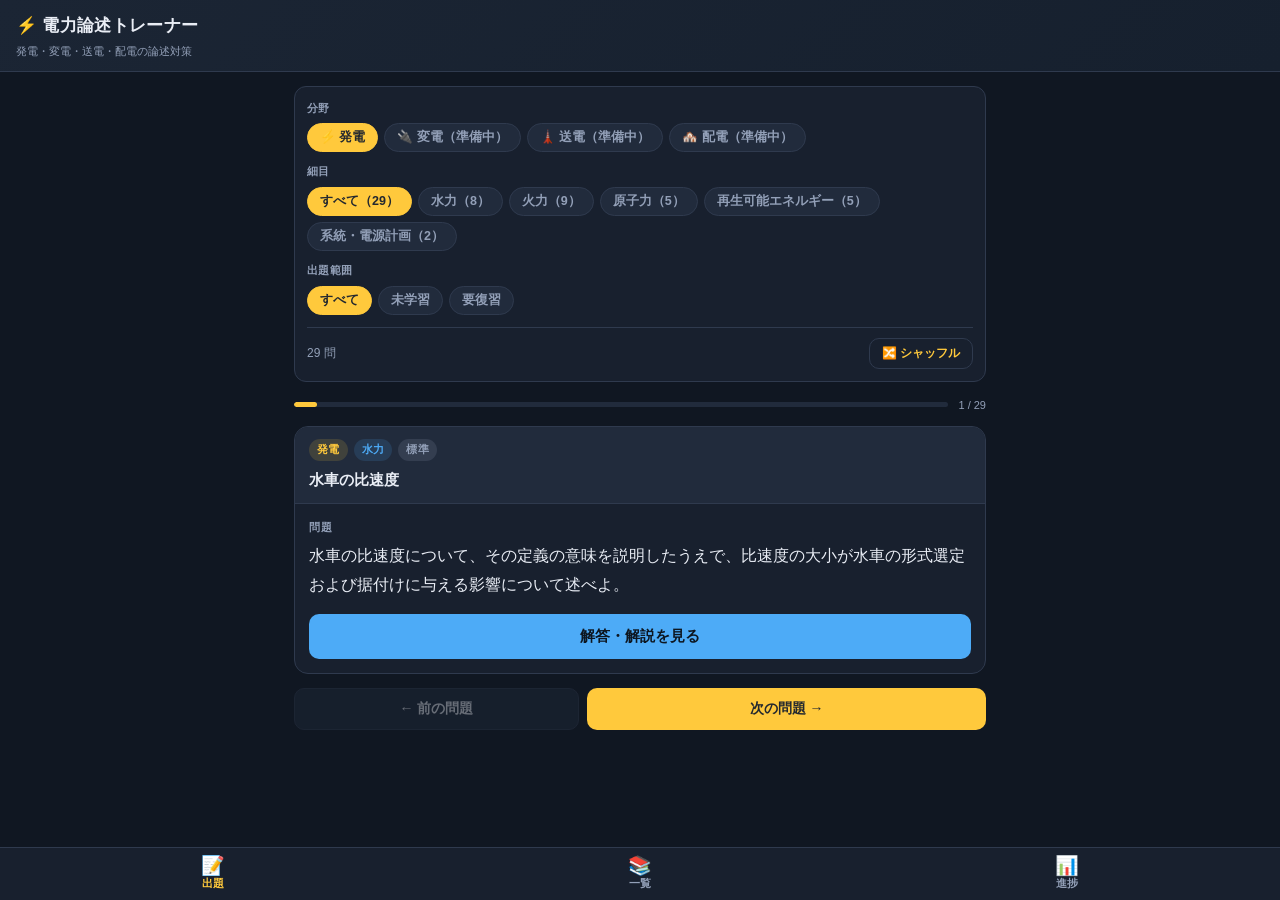
==== denryoku/index.html @ cf9eb053 "電力論述トレーナー（発電分野）を追加 電験二次試験「電力・管理」の論述問題を学習するアプリ。 問題→模範解答→解説の順に表示し、自己採点した結果から 「要復習」の絞り込みができる。  - 発電分野29" ====
<!DOCTYPE html>
<html lang="ja">
<head>
<meta charset="UTF-8">
<meta name="viewport" content="width=device-width, initial-scale=1.0">
<meta name="theme-color" content="#101722">
<title>電力論述トレーナー</title>
<link rel="stylesheet" href="style.css">
</head>
<body>

<header class="app-header">
  <h1>⚡ 電力論述トレーナー</h1>
  <p class="app-sub">発電・変電・送電・配電の論述対策</p>
</header>

<main>

  <!-- ============ 出題タブ ============ -->
  <section id="tab-quiz" class="tab-panel active">

    <div class="filter-card">
      <div class="filter-row">
        <label>分野</label>
        <div id="field-chips" class="chip-row"></div>
      </div>
      <div class="filter-row">
        <label>細目</label>
        <div id="category-chips" class="chip-row"></div>
      </div>
      <div class="filter-row">
        <label>出題範囲</label>
        <div id="mode-chips" class="chip-row">
          <button class="chip active" data-mode="all">すべて</button>
          <button class="chip" data-mode="unseen">未学習</button>
          <button class="chip" data-mode="review">要復習</button>
        </div>
      </div>
      <div class="filter-summary">
        <span id="filter-count">— 問</span>
        <button id="btn-shuffle" class="btn-ghost">🔀 シャッフル</button>
      </div>
    </div>

    <div id="quiz-progress" class="quiz-progress" hidden>
      <div class="bar"><div id="quiz-progress-fill" class="bar-fill"></div></div>
      <span id="quiz-progress-text"></span>
    </div>

    <div id="quiz-area"></div>

    <div id="quiz-nav" class="quiz-nav" hidden>
      <button id="btn-prev" class="btn-sub">← 前の問題</button>
      <button id="btn-next" class="btn-main">次の問題 →</button>
    </div>

  </section>

  <!-- ============ 一覧タブ ============ -->
  <section id="tab-list" class="tab-panel">
    <div class="filter-card">
      <input type="search" id="search-box" placeholder="🔍 キーワードで検索（例: キャビテーション）" autocomplete="off">
    </div>
    <div id="list-area"></div>
  </section>

  <!-- ============ 進捗タブ ============ -->
  <section id="tab-stats" class="tab-panel">
    <div id="stats-area"></div>
    <div class="danger-zone">
      <button id="btn-reset" class="btn-danger">学習記録をリセット</button>
    </div>
  </section>

</main>

<nav class="tabbar">
  <button class="tab-btn active" data-tab="quiz"><span>📝</span>出題</button>
  <button class="tab-btn" data-tab="list"><span>📚</span>一覧</button>
  <button class="tab-btn" data-tab="stats"><span>📊</span>進捗</button>
</nav>

<script src="questions.js"></script>
<script src="app.js"></script>
</body>
</html>
---- denryoku/style.css ----
* { margin: 0; padding: 0; box-sizing: border-box; }

:root {
  --bg: #101722;
  --panel: #18202e;
  --panel2: #212b3c;
  --text: #e9edf5;
  --sub: #93a0b8;
  --accent: #ffc93c;     /* 電気＝黄 */
  --accent2: #4dabf7;    /* 解答＝青 */
  --green: #51cf66;
  --orange: #ffa94d;
  --red: #ff6b6b;
  --line: #2f3a4e;
}

html { -webkit-text-size-adjust: 100%; }

body {
  font-family: -apple-system, BlinkMacSystemFont, "Hiragino Kaku Gothic ProN",
               "Noto Sans JP", "Yu Gothic", sans-serif;
  background: var(--bg);
  color: var(--text);
  min-height: 100vh;
  padding-bottom: 76px;
  line-height: 1.7;
  font-size: 15px;
}

/* ---------- header ---------- */
.app-header {
  padding: 12px 16px 10px;
  background: linear-gradient(135deg, #1b2534, #16202e);
  border-bottom: 1px solid var(--line);
  position: sticky;
  top: 0;
  z-index: 20;
}
.app-header h1 { font-size: 17px; font-weight: 700; letter-spacing: .02em; }
.app-sub { font-size: 11px; color: var(--sub); margin-top: 1px; }

main { padding: 14px; max-width: 720px; margin: 0 auto; }

.tab-panel { display: none; }
.tab-panel.active { display: block; }

/* ---------- filter card ---------- */
.filter-card {
  background: var(--panel);
  border: 1px solid var(--line);
  border-radius: 12px;
  padding: 12px;
  margin-bottom: 14px;
}
.filter-row { margin-bottom: 10px; }
.filter-row:last-of-type { margin-bottom: 0; }
.filter-row > label {
  display: block;
  font-size: 11px;
  color: var(--sub);
  font-weight: 700;
  margin-bottom: 6px;
  letter-spacing: .04em;
}

.chip-row { display: flex; flex-wrap: wrap; gap: 6px; }
.chip {
  background: var(--panel2);
  color: var(--sub);
  border: 1px solid var(--line);
  border-radius: 999px;
  padding: 5px 12px;
  font-size: 12.5px;
  font-weight: 600;
  cursor: pointer;
  font-family: inherit;
  transition: .15s;
}
.chip:active { transform: scale(.96); }
.chip.active {
  background: var(--accent);
  color: #23282f;
  border-color: var(--accent);
}
.chip.disabled { opacity: .35; pointer-events: none; }

.filter-summary {
  display: flex;
  align-items: center;
  justify-content: space-between;
  margin-top: 12px;
  padding-top: 10px;
  border-top: 1px solid var(--line);
  font-size: 12px;
  color: var(--sub);
}

/* ---------- buttons ---------- */
button { font-family: inherit; cursor: pointer; }

.btn-main, .btn-sub, .btn-ghost, .btn-danger {
  border-radius: 10px;
  border: 1px solid transparent;
  font-weight: 700;
  font-size: 14px;
  padding: 11px 16px;
  transition: .15s;
}
.btn-main { background: var(--accent); color: #23282f; }
.btn-sub  { background: var(--panel2); color: var(--text); border-color: var(--line); }
.btn-ghost{ background: transparent; color: var(--accent); border-color: var(--line); padding: 6px 12px; font-size: 12px; }
.btn-danger { background: transparent; color: var(--red); border-color: var(--red); }
.btn-main:active, .btn-sub:active, .btn-ghost:active { transform: scale(.98); }
.btn-main:disabled, .btn-sub:disabled { opacity: .4; pointer-events: none; }

/* ---------- progress bar ---------- */
.quiz-progress { display: flex; align-items: center; gap: 10px; margin-bottom: 12px; }
.quiz-progress .bar {
  flex: 1; height: 5px; background: var(--panel2);
  border-radius: 99px; overflow: hidden;
}
.quiz-progress .bar-fill {
  height: 100%; background: var(--accent);
  border-radius: 99px; transition: width .25s;
}
.quiz-progress span { font-size: 11px; color: var(--sub); font-variant-numeric: tabular-nums; }

/* ---------- question card ---------- */
.qcard {
  background: var(--panel);
  border: 1px solid var(--line);
  border-radius: 14px;
  overflow: hidden;
  margin-bottom: 14px;
}
.qcard-head {
  padding: 12px 14px 10px;
  border-bottom: 1px solid var(--line);
  background: var(--panel2);
}
.qmeta { display: flex; flex-wrap: wrap; gap: 6px; align-items: center; margin-bottom: 6px; }
.tag {
  font-size: 10.5px; font-weight: 700; letter-spacing: .03em;
  padding: 2px 8px; border-radius: 999px;
  background: rgba(255,201,60,.14); color: var(--accent);
}
.tag.cat { background: rgba(77,171,247,.14); color: var(--accent2); }
.tag.lv   { background: rgba(147,160,184,.16); color: var(--sub); }
.tag.st-ok    { background: rgba(81,207,102,.16); color: var(--green); }
.tag.st-vague { background: rgba(255,169,77,.16); color: var(--orange); }
.tag.st-ng    { background: rgba(255,107,107,.16); color: var(--red); }
.qtitle { font-size: 15px; font-weight: 700; }

.qbody { padding: 14px; }
.qlabel {
  font-size: 11px; font-weight: 700; color: var(--sub);
  letter-spacing: .08em; margin-bottom: 6px;
}
.qtext { font-size: 15px; line-height: 1.85; white-space: pre-wrap; }

.reveal-wrap { padding: 0 14px 14px; }
.btn-reveal {
  width: 100%; background: var(--accent2); color: #0d1620;
  border: none; border-radius: 10px; padding: 13px;
  font-size: 14.5px; font-weight: 700;
}
.btn-reveal:active { transform: scale(.99); }

/* answer block */
.answer-block { border-top: 1px solid var(--line); }
.answer-sec { padding: 14px; border-bottom: 1px solid var(--line); }
.answer-sec:last-child { border-bottom: none; }
.answer-sec h3 {
  font-size: 12px; font-weight: 700; letter-spacing: .06em;
  margin-bottom: 10px; display: flex; align-items: center; gap: 6px;
}
.answer-sec.kw h3 { color: var(--accent); }
.answer-sec.ans h3 { color: var(--accent2); }
.answer-sec.exp h3 { color: var(--green); }

.kw-list { display: flex; flex-wrap: wrap; gap: 6px; }
.kw {
  font-size: 12px; padding: 4px 10px; border-radius: 6px;
  background: var(--panel2); border: 1px solid var(--line); color: var(--text);
}

.rich p { margin-bottom: 8px; font-size: 14.5px; line-height: 1.9; }
.rich p:last-child { margin-bottom: 0; }
.rich h4 {
  font-size: 13.5px; font-weight: 700; color: var(--accent2);
  margin: 14px 0 6px; padding-left: 8px;
  border-left: 3px solid var(--accent2);
}
.rich h4:first-child { margin-top: 0; }
.answer-sec.exp .rich h4 { color: var(--green); border-left-color: var(--green); }
.rich strong { color: var(--accent); font-weight: 700; }
.answer-sec.exp .rich strong { color: var(--green); }

/* self grading */
.grade-sec { padding: 12px 14px 14px; }
.grade-sec .qlabel { text-align: center; margin-bottom: 8px; }
.grade-row { display: grid; grid-template-columns: repeat(3, 1fr); gap: 8px; }
.grade-btn {
  border-radius: 10px; padding: 10px 4px;
  font-size: 13px; font-weight: 700;
  background: var(--panel2); border: 1px solid var(--line); color: var(--sub);
  transition: .15s;
}
.grade-btn:active { transform: scale(.97); }
.grade-btn.ok.on    { background: rgba(81,207,102,.18);  border-color: var(--green);  color: var(--green); }
.grade-btn.vague.on { background: rgba(255,169,77,.18);  border-color: var(--orange); color: var(--orange); }
.grade-btn.ng.on    { background: rgba(255,107,107,.18); border-color: var(--red);    color: var(--red); }

/* ---------- list tab ---------- */
input[type="search"] {
  width: 100%; background: var(--panel2); color: var(--text);
  border: 1px solid var(--line); border-radius: 10px;
  padding: 11px 13px; font-size: 14px; font-family: inherit;
}
input[type="search"]:focus { outline: none; border-color: var(--accent); }

.list-group-title {
  font-size: 12px; font-weight: 700; color: var(--sub);
  letter-spacing: .06em; margin: 16px 0 8px;
}
.list-item {
  background: var(--panel); border: 1px solid var(--line);
  border-radius: 10px; padding: 11px 13px; margin-bottom: 7px;
  display: flex; align-items: center; gap: 10px;
}
.list-item:active { background: var(--panel2); }
.list-item .dot {
  width: 8px; height: 8px; border-radius: 99px;
  background: var(--line); flex-shrink: 0;
}
.list-item .dot.ok    { background: var(--green); }
.list-item .dot.vague { background: var(--orange); }
.list-item .dot.ng    { background: var(--red); }
.list-item .li-main { flex: 1; min-width: 0; }
.list-item .li-title { font-size: 14px; font-weight: 600; }
.list-item .li-sub { font-size: 11px; color: var(--sub); margin-top: 1px; }
.list-item .li-arrow { color: var(--sub); font-size: 13px; }

/* ---------- stats ---------- */
.stat-cards { display: grid; grid-template-columns: repeat(3, 1fr); gap: 8px; margin-bottom: 16px; }
.stat-card {
  background: var(--panel); border: 1px solid var(--line);
  border-radius: 12px; padding: 12px 8px; text-align: center;
}
.stat-card .num { font-size: 22px; font-weight: 800; font-variant-numeric: tabular-nums; }
.stat-card .lbl { font-size: 10.5px; color: var(--sub); margin-top: 2px; }
.stat-card.ok .num    { color: var(--green); }
.stat-card.vague .num { color: var(--orange); }
.stat-card.ng .num    { color: var(--red); }

.cat-stat {
  background: var(--panel); border: 1px solid var(--line);
  border-radius: 10px; padding: 11px 13px; margin-bottom: 8px;
}
.cat-stat-head {
  display: flex; justify-content: space-between; align-items: baseline;
  font-size: 13px; font-weight: 600; margin-bottom: 7px;
}
.cat-stat-head .rate { font-size: 12px; color: var(--sub); font-variant-numeric: tabular-nums; }
.stack {
  display: flex; height: 6px; border-radius: 99px;
  overflow: hidden; background: var(--panel2);
}
.stack i { display: block; height: 100%; }
.stack .s-ok    { background: var(--green); }
.stack .s-vague { background: var(--orange); }
.stack .s-ng    { background: var(--red); }

.danger-zone { margin-top: 24px; text-align: center; }

/* ---------- empty / misc ---------- */
.empty {
  text-align: center; color: var(--sub); font-size: 13px;
  padding: 40px 20px; line-height: 2;
}
.section-note {
  font-size: 11.5px; color: var(--sub); line-height: 1.8;
  background: var(--panel); border: 1px solid var(--line);
  border-radius: 10px; padding: 11px 13px; margin-top: 16px;
}

.quiz-nav { display: grid; grid-template-columns: 1fr 1.4fr; gap: 8px; }

/* ---------- tabbar ---------- */
.tabbar {
  position: fixed; bottom: 0; left: 0; right: 0;
  display: grid; grid-template-columns: repeat(3, 1fr);
  background: var(--panel); border-top: 1px solid var(--line);
  padding-bottom: env(safe-area-inset-bottom);
  z-index: 30;
}
.tab-btn {
  background: none; border: none; color: var(--sub);
  font-size: 10.5px; font-weight: 700; padding: 8px 0 9px;
  display: flex; flex-direction: column; align-items: center; gap: 2px;
}
.tab-btn span { font-size: 19px; line-height: 1; }
.tab-btn.active { color: var(--accent); }

@media (min-width: 600px) {
  body { font-size: 15.5px; }
  .qtext { font-size: 15.5px; }
}
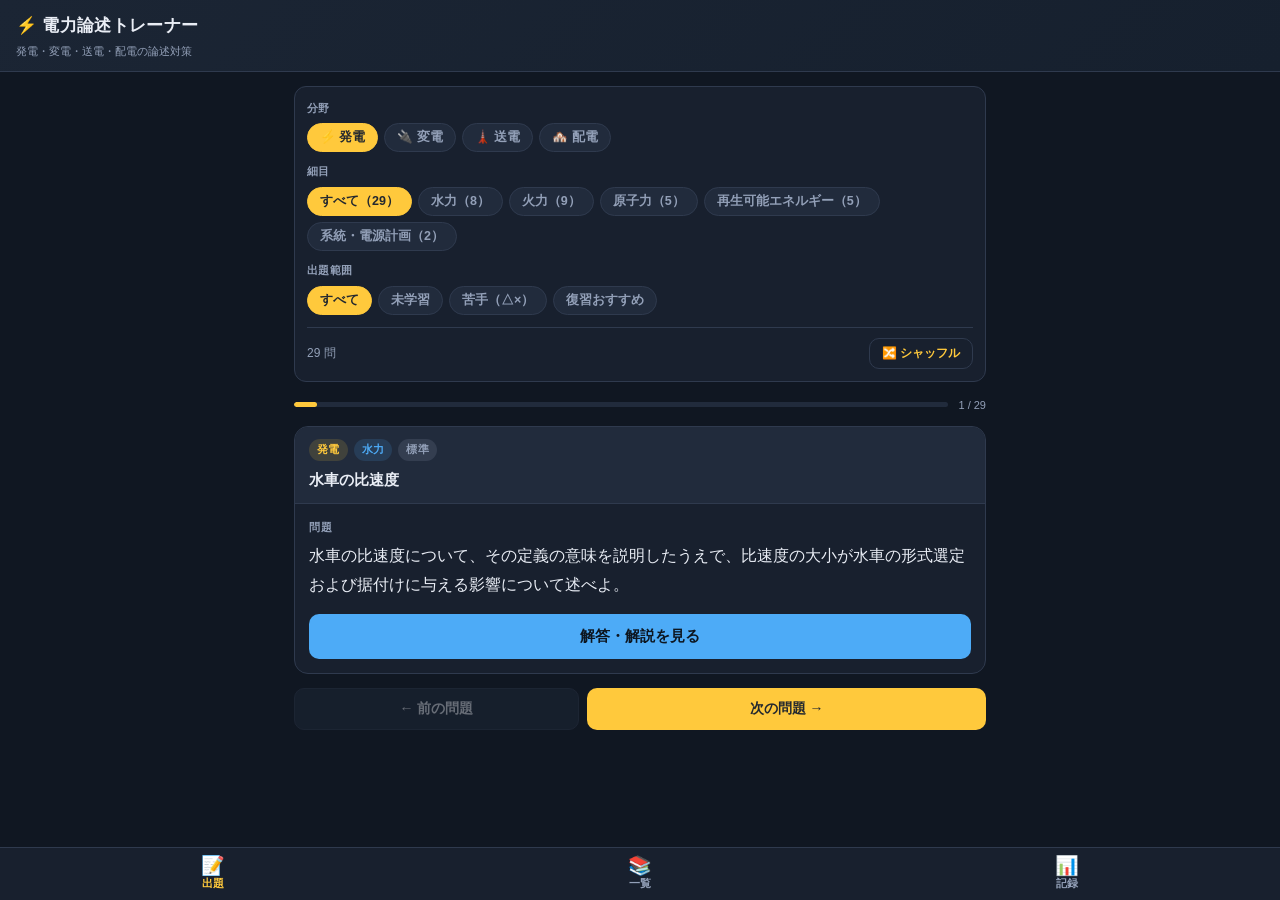
==== commit b263abfa: "学習記録の機能を追加（履歴・メモ・復習時期・バックアップ） 保存形式をv2に拡張し、問題ごとの最新状態に加えて学習履歴とメモを 持てるようにした。旧形式は読み込み時に自動変換する。  - 学習履歴: " ====
--- a/denryoku/index.html
+++ b/denryoku/index.html
@@ -33,8 +33,10 @@
         <div id="mode-chips" class="chip-row">
           <button class="chip active" data-mode="all">すべて</button>
           <button class="chip" data-mode="unseen">未学習</button>
-          <button class="chip" data-mode="review">要復習</button>
+          <button class="chip" data-mode="weak">苦手（△×）</button>
+          <button class="chip" data-mode="due">復習おすすめ</button>
         </div>
+        <p id="mode-hint" class="hint"></p>
       </div>
       <div class="filter-summary">
         <span id="filter-count">— 問</span>
@@ -64,12 +66,41 @@
     <div id="list-area"></div>
   </section>
 
-  <!-- ============ 進捗タブ ============ -->
-  <section id="tab-stats" class="tab-panel">
-    <div id="stats-area"></div>
+  <!-- ============ 記録タブ ============ -->
+  <section id="tab-record" class="tab-panel">
+
+    <div id="rec-summary"></div>
+
+    <h2 class="sec-title">学習カレンダー <span>直近12週間</span></h2>
+    <div id="rec-heatmap"></div>
+
+    <h2 class="sec-title">到達状況</h2>
+    <div id="rec-progress"></div>
+
+    <h2 class="sec-title">メモを残した問題</h2>
+    <div id="rec-memos"></div>
+
+    <h2 class="sec-title">学習履歴 <span>新しい順</span></h2>
+    <div id="rec-history"></div>
+
+    <h2 class="sec-title">データの管理</h2>
+    <div class="data-card">
+      <p class="data-note">
+        学習記録はこの端末のブラウザ内（localStorage）にのみ保存されます。
+        端末を変えるとき、ブラウザのデータを消すときは、事前に書き出して保存してください。
+      </p>
+      <div class="data-btns">
+        <button id="btn-export" class="btn-sub">⬇️ 記録を書き出す</button>
+        <button id="btn-import" class="btn-sub">⬆️ 記録を読み込む</button>
+      </div>
+      <p id="data-msg" class="data-msg" hidden></p>
+      <input type="file" id="file-input" accept="application/json,.json" hidden>
+    </div>
+
     <div class="danger-zone">
-      <button id="btn-reset" class="btn-danger">学習記録をリセット</button>
+      <button id="btn-reset" class="btn-danger">学習記録をすべて削除</button>
     </div>
+
   </section>
 
 </main>
@@ -77,7 +108,7 @@
 <nav class="tabbar">
   <button class="tab-btn active" data-tab="quiz"><span>📝</span>出題</button>
   <button class="tab-btn" data-tab="list"><span>📚</span>一覧</button>
-  <button class="tab-btn" data-tab="stats"><span>📊</span>進捗</button>
+  <button class="tab-btn" data-tab="record"><span>📊</span>記録</button>
 </nav>
 
 <script src="questions.js"></script>
--- a/denryoku/style.css
+++ b/denryoku/style.css
@@ -271,7 +271,173 @@
 .stack .s-vague { background: var(--orange); }
 .stack .s-ng    { background: var(--red); }
 
-.danger-zone { margin-top: 24px; text-align: center; }
+.danger-zone { margin-top: 28px; text-align: center; }
+
+/* ---------- 出題範囲のヒント ---------- */
+.hint {
+  font-size: 11px; color: var(--sub); line-height: 1.65;
+  margin-top: 7px; padding-left: 2px;
+}
+
+/* ---------- 出題カードの学習履歴行 ---------- */
+.qhist {
+  font-size: 11px; color: var(--sub); margin-top: 5px;
+  font-variant-numeric: tabular-nums;
+}
+.qhist .due { color: var(--accent); }
+
+/* ---------- メモ ---------- */
+.answer-sec.memo h3 { color: var(--orange); }
+.memo-box {
+  width: 100%; background: var(--panel2); color: var(--text);
+  border: 1px solid var(--line); border-radius: 8px;
+  padding: 10px 11px; font-size: 14px; font-family: inherit;
+  line-height: 1.7; resize: vertical; min-height: 72px;
+}
+.memo-box:focus { outline: none; border-color: var(--orange); }
+.memo-state { font-size: 11px; color: var(--sub); margin-top: 5px; min-height: 15px; text-align: right; }
+
+/* ---------- 記録タブ ---------- */
+.sec-title {
+  font-size: 13px; font-weight: 700; letter-spacing: .04em;
+  margin: 22px 0 9px; display: flex; align-items: baseline; gap: 8px;
+}
+.sec-title span { font-size: 10.5px; font-weight: 600; color: var(--sub); }
+.sec-title:first-of-type { margin-top: 4px; }
+
+.sum-cards { display: grid; grid-template-columns: repeat(4, 1fr); gap: 7px; }
+.sum-card {
+  background: var(--panel); border: 1px solid var(--line);
+  border-radius: 11px; padding: 11px 4px; text-align: center;
+}
+.sum-card .num {
+  font-size: 20px; font-weight: 800; color: var(--accent);
+  font-variant-numeric: tabular-nums; line-height: 1.15;
+}
+.sum-card .num small { font-size: 10px; font-weight: 700; margin-left: 1px; }
+.sum-card .lbl { font-size: 9.5px; color: var(--sub); margin-top: 3px; }
+
+.due-banner {
+  width: 100%; margin-top: 10px;
+  background: rgba(255,201,60,.12); border: 1px solid var(--accent);
+  color: var(--accent); border-radius: 10px; padding: 11px;
+  font-size: 13px; font-weight: 700; font-family: inherit;
+}
+.due-banner:active { transform: scale(.99); }
+.due-banner b { font-size: 15px; }
+
+/* ヒートマップ */
+.heat-wrap { overflow-x: auto; padding-bottom: 2px; }
+.heat-grid {
+  display: grid; grid-auto-flow: column;
+  grid-template-rows: repeat(7, 1fr);
+  gap: 3px; min-width: 100%;
+}
+i.heat {
+  display: block; width: 100%; aspect-ratio: 1 / 1; min-width: 10px;
+  border-radius: 2px; background: var(--panel2);
+}
+i.heat.lv1 { background: rgba(255,201,60,.28); }
+i.heat.lv2 { background: rgba(255,201,60,.5); }
+i.heat.lv3 { background: rgba(255,201,60,.75); }
+i.heat.lv4 { background: var(--accent); }
+i.heat.future { opacity: .3; }
+.heat-legend {
+  display: flex; align-items: center; gap: 4px;
+  margin-top: 8px; font-size: 10px; color: var(--sub);
+}
+.heat-legend i.heat { width: 11px; height: 11px; flex: 0 0 auto; }
+
+/* メモ一覧 */
+.memo-item {
+  background: var(--panel); border: 1px solid var(--line);
+  border-radius: 10px; padding: 10px 12px; margin-bottom: 7px;
+}
+.memo-item:active { background: var(--panel2); }
+.memo-item-head {
+  font-size: 12.5px; font-weight: 700; color: var(--orange);
+  display: flex; justify-content: space-between; gap: 8px;
+}
+.memo-item-head span { color: var(--sub); font-weight: 400; }
+.memo-item-body {
+  font-size: 13px; color: var(--text); margin-top: 5px;
+  white-space: pre-wrap; line-height: 1.75;
+  display: -webkit-box; -webkit-line-clamp: 3; -webkit-box-orient: vertical; overflow: hidden;
+}
+
+/* 学習履歴 */
+.hist-day {
+  font-size: 11px; font-weight: 700; color: var(--sub);
+  margin: 13px 0 6px; font-variant-numeric: tabular-nums;
+}
+.hist-item {
+  background: var(--panel); border: 1px solid var(--line);
+  border-radius: 9px; padding: 9px 11px; margin-bottom: 6px;
+  display: flex; align-items: center; gap: 10px;
+}
+.hist-item:active { background: var(--panel2); }
+.hist-mark {
+  flex: 0 0 auto; width: 22px; height: 22px; border-radius: 99px;
+  display: flex; align-items: center; justify-content: center;
+  font-size: 12px; font-weight: 700;
+}
+.hist-mark.ok    { background: rgba(81,207,102,.16);  color: var(--green); }
+.hist-mark.vague { background: rgba(255,169,77,.16);  color: var(--orange); }
+.hist-mark.ng    { background: rgba(255,107,107,.16); color: var(--red); }
+.hist-main { flex: 1; min-width: 0; }
+.hist-title {
+  display: block; font-size: 13.5px; font-weight: 600;
+  overflow: hidden; text-overflow: ellipsis; white-space: nowrap;
+}
+.hist-sub { display: block; font-size: 10.5px; color: var(--sub); margin-top: 1px; }
+.hist-time { font-size: 10.5px; color: var(--sub); font-variant-numeric: tabular-nums; flex: 0 0 auto; }
+
+/* データ管理 */
+.data-card {
+  background: var(--panel); border: 1px solid var(--line);
+  border-radius: 11px; padding: 12px;
+}
+.data-note { font-size: 11.5px; color: var(--sub); line-height: 1.8; }
+.data-btns { display: grid; grid-template-columns: 1fr 1fr; gap: 8px; margin-top: 11px; }
+.data-msg {
+  font-size: 11.5px; line-height: 1.7; margin-top: 10px;
+  padding: 8px 10px; border-radius: 8px;
+}
+.data-msg.ok  { background: rgba(81,207,102,.12);  color: var(--green); }
+.data-msg.err { background: rgba(255,107,107,.12); color: var(--red); }
+
+/* 分野ごとの折りたたみ */
+.field-block {
+  background: var(--panel); border: 1px solid var(--line);
+  border-radius: 10px; margin-bottom: 8px; overflow: hidden;
+}
+.field-block > summary {
+  padding: 11px 13px; cursor: pointer; list-style: none;
+}
+.field-block > summary::-webkit-details-marker { display: none; }
+.field-block > summary:active { background: var(--panel2); }
+.field-block > summary .rate b {
+  font-weight: 700; color: var(--accent);
+  font-size: 10.5px; letter-spacing: .04em;
+}
+.field-block[open] > summary .rate b::after { content: ' ▲'; }
+.field-block:not([open]) > summary .rate b::after { content: ' ▼'; }
+.cat-stat.sub {
+  background: var(--panel2); border: none; border-top: 1px solid var(--line);
+  border-radius: 0; margin-bottom: 0; padding: 10px 13px 11px;
+}
+.cat-stat.sub .cat-stat-head { font-size: 12.5px; font-weight: 500; }
+
+.btn-more {
+  width: 100%; margin-top: 6px;
+  background: transparent; color: var(--sub);
+  border: 1px dashed var(--line); border-radius: 9px;
+  padding: 9px; font-size: 12px; font-weight: 600; font-family: inherit;
+}
+.btn-more:active { background: var(--panel2); }
+
+.empty.sm { padding: 22px 16px; font-size: 12.5px; }
+.li-memo { font-size: 11px; }
 
 /* ---------- empty / misc ---------- */
 .empty {
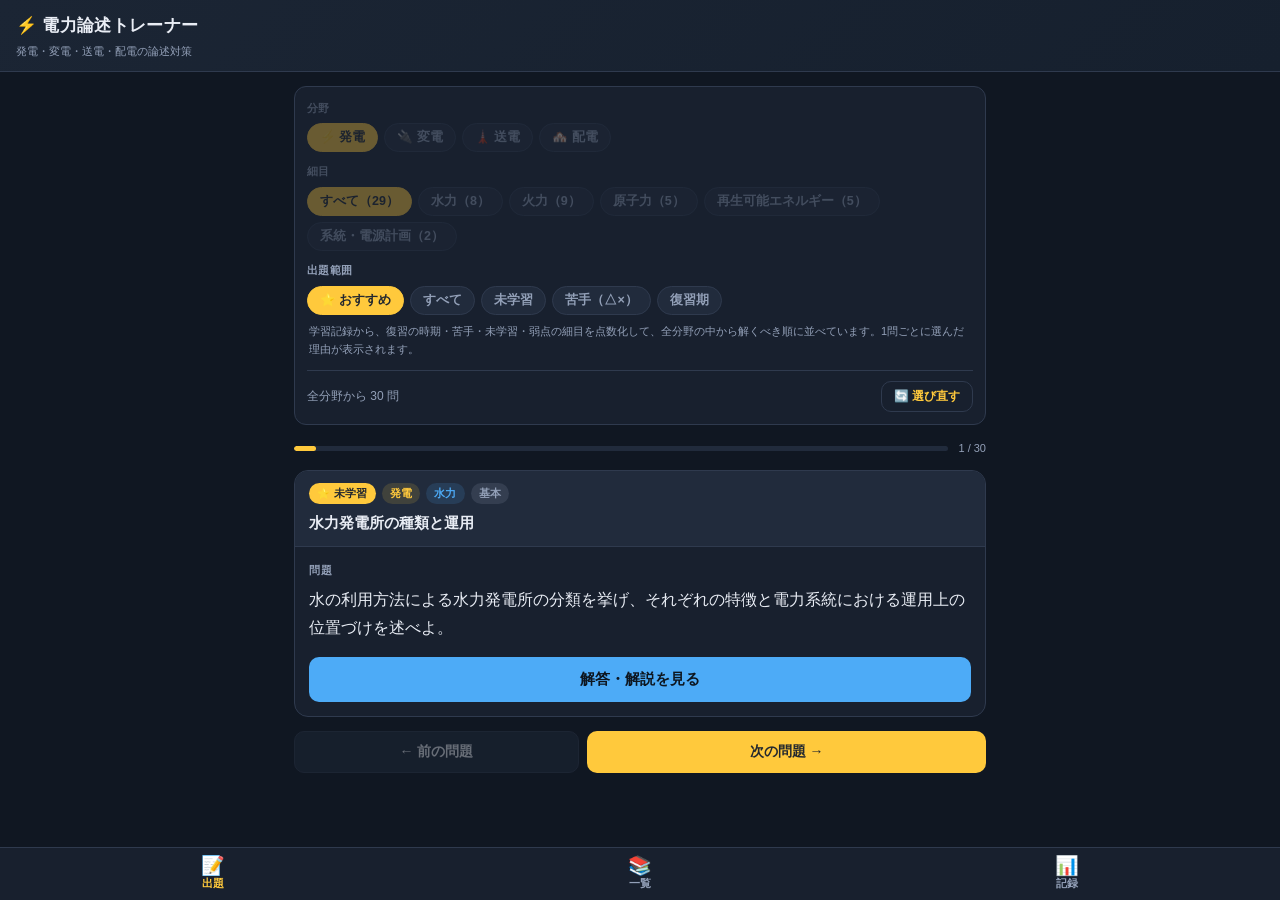
==== commit ed6c1ae9: "学習記録に応じたおすすめ出題を追加 出題範囲に「⭐ おすすめ」を追加し、既定モードとした。全分野の問題を 学習記録から点数化し、優先度の高い順に30問を並べる。  - 点数は「復習期日の超過度」「直近" ====
--- a/denryoku/index.html
+++ b/denryoku/index.html
@@ -20,21 +20,22 @@
   <section id="tab-quiz" class="tab-panel active">
 
     <div class="filter-card">
-      <div class="filter-row">
+      <div class="filter-row" id="row-field">
         <label>分野</label>
         <div id="field-chips" class="chip-row"></div>
       </div>
-      <div class="filter-row">
+      <div class="filter-row" id="row-category">
         <label>細目</label>
         <div id="category-chips" class="chip-row"></div>
       </div>
       <div class="filter-row">
         <label>出題範囲</label>
         <div id="mode-chips" class="chip-row">
-          <button class="chip active" data-mode="all">すべて</button>
+          <button class="chip reco active" data-mode="reco">⭐ おすすめ</button>
+          <button class="chip" data-mode="all">すべて</button>
           <button class="chip" data-mode="unseen">未学習</button>
           <button class="chip" data-mode="weak">苦手（△×）</button>
-          <button class="chip" data-mode="due">復習おすすめ</button>
+          <button class="chip" data-mode="due">復習期</button>
         </div>
         <p id="mode-hint" class="hint"></p>
       </div>
--- a/denryoku/style.css
+++ b/denryoku/style.css
@@ -317,14 +317,40 @@
 .sum-card .num small { font-size: 10px; font-weight: 700; margin-left: 1px; }
 .sum-card .lbl { font-size: 9.5px; color: var(--sub); margin-top: 3px; }
 
-.due-banner {
-  width: 100%; margin-top: 10px;
-  background: rgba(255,201,60,.12); border: 1px solid var(--accent);
-  color: var(--accent); border-radius: 10px; padding: 11px;
-  font-size: 13px; font-weight: 700; font-family: inherit;
-}
-.due-banner:active { transform: scale(.99); }
-.due-banner b { font-size: 15px; }
+.reco-banner {
+  width: 100%; margin-top: 10px; text-align: left;
+  background: rgba(255,201,60,.11); border: 1px solid var(--accent);
+  border-radius: 11px; padding: 12px 13px;
+  font-family: inherit; display: block;
+}
+.reco-banner:active { transform: scale(.99); }
+.rb-title { display: block; font-size: 13.5px; font-weight: 700; color: var(--accent); }
+.rb-sub {
+  display: block; font-size: 11px; color: var(--sub);
+  margin-top: 4px; font-variant-numeric: tabular-nums;
+}
+
+.weak-box {
+  margin-top: 10px; background: var(--panel);
+  border: 1px solid var(--line); border-radius: 11px; padding: 4px 0;
+}
+.weak-head {
+  font-size: 10.5px; font-weight: 700; color: var(--sub);
+  letter-spacing: .04em; padding: 8px 13px 4px;
+}
+.weak-row {
+  display: flex; justify-content: space-between; align-items: center; gap: 10px;
+  padding: 9px 13px; font-size: 13px; border-top: 1px solid var(--line);
+}
+.weak-row:active { background: var(--panel2); }
+.weak-name { overflow: hidden; text-overflow: ellipsis; white-space: nowrap; }
+.weak-rate { color: var(--red); font-size: 12px; font-variant-numeric: tabular-nums; flex: 0 0 auto; }
+
+/* おすすめモードでは分野・細目の絞り込みを使わない */
+.filter-row.locked { opacity: .35; pointer-events: none; }
+
+/* 出題カードの「選んだ理由」バッジ */
+.tag.reco { background: var(--accent); color: #23282f; }
 
 /* ヒートマップ */
 .heat-wrap { overflow-x: auto; padding-bottom: 2px; }
